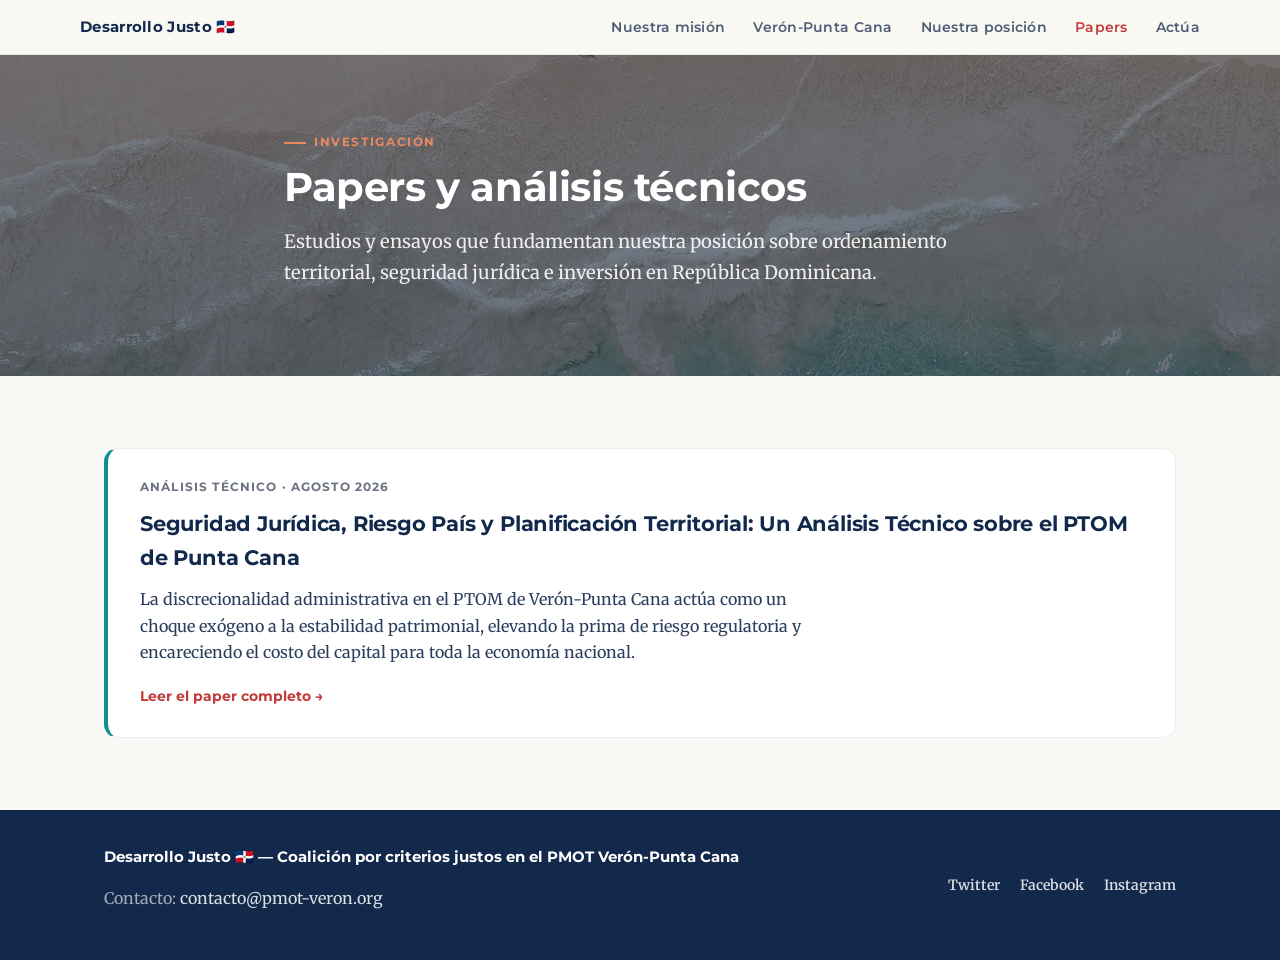
==== papers.html @ 41c8ad20 "Rework homepage around desarrollo justo mission, add papers section, use DO flag in branding" ====
<!doctype html>
<html lang="es">
<head>
  <meta charset="utf-8" />
  <meta name="viewport" content="width=device-width,initial-scale=1" />
  <title>Papers — Desarrollo Justo 🇩🇴</title>
  <link rel="preconnect" href="https://fonts.googleapis.com">
  <link rel="preconnect" href="https://fonts.gstatic.com" crossorigin>
  <link href="https://fonts.googleapis.com/css2?family=Merriweather:ital,wght@0,300;0,400;0,700;1,300&family=Montserrat:wght@600;700&display=swap" rel="stylesheet">
  <link rel="stylesheet" href="styles.css">
</head>
<body>
  <header class="site-header">
    <div class="container header-inner">
      <a class="brand" href="index.html">Desarrollo Justo 🇩🇴</a>
      <nav class="nav" id="nav">
        <a href="index.html#mision">Nuestra misión</a>
        <a href="index.html#veron">Verón-Punta Cana</a>
        <a href="index.html#posicion">Nuestra posición</a>
        <a href="papers.html" class="active">Papers</a>
        <a href="index.html#cta">Actúa</a>
      </nav>
      <button class="nav-toggle" id="navToggle" aria-label="Abrir menú">☰</button>
    </div>
  </header>

  <main>
    <section class="hero papers-hero">
      <div class="container hero-inner">
        <span class="eyebrow">Investigación</span>
        <h1>Papers y análisis técnicos</h1>
        <p class="lead">Estudios y ensayos que fundamentan nuestra posición sobre ordenamiento territorial, seguridad jurídica e inversión en República Dominicana.</p>
      </div>
    </section>

    <section class="panel">
      <div class="container">
        <div class="papers-list">
          <article class="paper-card">
            <span class="paper-card-eyebrow">Análisis técnico · Agosto 2026</span>
            <h2><a href="papers/seguridad-juridica-riesgo-pais-ptom.html">Seguridad Jurídica, Riesgo País y Planificación Territorial: Un Análisis Técnico sobre el PTOM de Punta Cana</a></h2>
            <p>La discrecionalidad administrativa en el PTOM de Verón-Punta Cana actúa como un choque exógeno a la estabilidad patrimonial, elevando la prima de riesgo regulatoria y encareciendo el costo del capital para toda la economía nacional.</p>
            <a class="paper-card-link" href="papers/seguridad-juridica-riesgo-pais-ptom.html">Leer el paper completo →</a>
          </article>
        </div>
      </div>
    </section>
  </main>

  <footer class="site-footer">
    <div class="container footer-inner">
      <div>
        <strong>Desarrollo Justo 🇩🇴 — Coalición por criterios justos en el PMOT Verón-Punta Cana</strong>
        <p class="muted">Contacto: <a href="mailto:contacto@pmot-veron.org">contacto@pmot-veron.org</a></p>
      </div>
      <div class="social">
        <a href="https://twitter.com/" target="_blank" rel="noopener">Twitter</a>
        <a href="https://facebook.com/" target="_blank" rel="noopener">Facebook</a>
        <a href="https://instagram.com/" target="_blank" rel="noopener">Instagram</a>
      </div>
    </div>
  </footer>

  <script>
    (function(){
      const nav = document.getElementById('nav');
      const btn = document.getElementById('navToggle');
      btn.addEventListener('click', ()=> nav.classList.toggle('open'));
    })();
  </script>
</body>
</html>
---- styles.css ----
:root{
  /* Dominican-inspired palette: deep flag-blue & red, warmed with Caribbean teal/coral */
  --navy:#13294b;
  --navy-light:#1f3d68;
  --red:#c23b3b;
  --red-dark:#a12f2f;
  --teal:#0f8f8f;
  --coral:#e8895f;
  --sand:#faf8f4;
  --paper:#ffffff;
  --ink:#13294b;
  --muted:#6b7280;
  --line:rgba(19,41,75,0.08);
  --max-width:1120px;
  --radius:14px;
}
*{box-sizing:border-box}
html{scroll-behavior:smooth}
html,body{height:100%}
body{
  margin:0;
  font-family:'Merriweather', Georgia, serif;
  color:var(--ink);
  background:var(--sand);
  -webkit-font-smoothing:antialiased;
  line-height:1.65;
}
h1,h2,h3,.brand,.btn,.nav a,.t-item strong{font-family:'Montserrat',sans-serif}
.container{max-width:var(--max-width);margin:0 auto;padding:0 1.5rem}

/* Header */
.site-header{
  background:rgba(250,248,244,0.85);
  backdrop-filter:saturate(180%) blur(10px);
  -webkit-backdrop-filter:saturate(180%) blur(10px);
  border-bottom:1px solid var(--line);
  position:sticky;top:0;z-index:30;
}
.header-inner{display:flex;align-items:center;justify-content:space-between;padding:0.9rem 0}
.brand{font-weight:700;font-size:.95rem;letter-spacing:.02em;color:var(--navy);text-decoration:none}
.nav{display:flex;gap:1.75rem}
.nav a{color:var(--ink);text-decoration:none;font-weight:600;font-size:.85rem;letter-spacing:.02em;opacity:.75;transition:opacity .15s}
.nav a:hover{opacity:1;color:var(--red)}
.nav.open{display:flex}
.nav-toggle{display:none;background:none;border:0;font-size:1.35rem;color:var(--navy);cursor:pointer}

/* Eyebrow labels */
.eyebrow{
  display:inline-block;font-family:'Montserrat',sans-serif;font-weight:700;
  font-size:.72rem;letter-spacing:.14em;text-transform:uppercase;
  color:var(--red);margin-bottom:.75rem;
}
.eyebrow::before{content:"";display:inline-block;width:22px;height:2px;background:var(--red);margin-right:.5rem;vertical-align:middle}

/* Hero */
.hero{
  position:relative;
  padding:5.5rem 0 4.5rem;
  background:
    linear-gradient(180deg, rgba(11,32,54,0.5), rgba(11,32,54,0.6)),
    url('pexels-stergerz-11227879.jpg');
  background-size:cover;
  background-position:center;
  background-repeat:no-repeat;
  color:#fff;
}
.hero-inner{max-width:760px}
.hero .eyebrow{color:var(--coral)}
.hero .eyebrow::before{background:var(--coral)}
.hero-inner h1{
  font-weight:700;font-size:2.5rem;line-height:1.15;letter-spacing:-.01em;
  margin:0 0 1.1rem;color:#fff;
}
.hero .lead{font-size:1.15rem;color:rgba(255,255,255,0.9);opacity:1;margin:0 0 2rem;max-width:56ch}

/* Name-shift callout */
.name-shift{
  background:var(--paper);border:1px solid var(--line);border-radius:var(--radius);
  padding:1.4rem 1.6rem;margin:0 0 2rem;max-width:56ch;
}
.name-shift-original{margin-bottom:.9rem}
.name-shift .strike{
  position:relative;font-family:'Montserrat',sans-serif;font-weight:700;
  font-size:1.05rem;color:var(--muted);
}
.name-shift .strike::after{
  content:"";position:absolute;left:-2px;right:-2px;top:50%;height:2px;
  background:var(--red);transform:rotate(-2deg);
}
.name-shift-caption{
  margin:0 0 .6rem;font-size:.85rem;color:var(--muted);font-family:'Montserrat',sans-serif;
  font-weight:600;letter-spacing:.01em;
}
.name-shift-list{
  list-style:none;margin:0;padding:0;display:flex;flex-direction:column;gap:.5rem;
}
.name-shift-list li{
  font-family:'Montserrat',sans-serif;font-weight:600;font-size:.92rem;
  color:var(--navy);padding-left:1.2rem;position:relative;
}
.name-shift-list li::before{
  content:"";position:absolute;left:0;top:.55em;width:7px;height:7px;
  border-radius:50%;background:var(--teal);
}
.name-shift-list.critical li{
  color:var(--red-dark);font-style:italic;
}
.name-shift-list.critical li::before{
  background:var(--red);
}
.name-shift-disclaimer{
  margin:.9rem 0 0;font-size:.78rem;line-height:1.5;color:var(--muted);
  font-style:normal;border-top:1px dashed var(--line);padding-top:.75rem;
}
.hero-cta{display:flex;gap:0.9rem;flex-wrap:wrap}

/* Buttons */
.btn{
  display:inline-block;padding:.75rem 1.4rem;border-radius:999px;
  text-decoration:none;font-weight:700;font-size:.9rem;letter-spacing:.01em;
  transition:transform .15s ease, box-shadow .15s ease, background .15s ease;
  border:1.5px solid transparent;
}
.btn.primary{background:var(--red);color:#fff;box-shadow:0 4px 14px rgba(194,59,59,0.25)}
.btn.primary:hover{background:var(--red-dark);transform:translateY(-1px)}
.btn.ghost{background:transparent;border-color:var(--line);color:var(--navy)}
.btn.ghost:hover{border-color:var(--navy);transform:translateY(-1px)}
.btn:not(.primary):not(.ghost){background:var(--navy);color:#fff}
.btn:not(.primary):not(.ghost):hover{background:var(--navy-light);transform:translateY(-1px)}

/* Panels */
.panel{padding:4.5rem 0}
.panel.alt{background:var(--paper);border-top:1px solid var(--line);border-bottom:1px solid var(--line)}
.panel.small{padding:3rem 0}
h2{font-weight:700;font-size:1.6rem;letter-spacing:-.01em;color:var(--navy);margin:0 0 .9rem;max-width:38ch}
.panel > .container > p{max-width:64ch}
.muted{color:var(--muted)}

/* Demand list (position section) */
.demand-list{
  list-style:none;margin:1.5rem 0 0;padding:0;max-width:64ch;
  display:flex;flex-direction:column;gap:.7rem;
}
.demand-list li{
  padding-left:1.6rem;position:relative;font-size:.98rem;color:var(--ink);
}
.demand-list li::before{
  content:"✓";position:absolute;left:0;top:0;color:var(--teal);font-weight:700;
}

/* Argument grid (position section) */
.argument-grid{
  display:grid;grid-template-columns:1fr 1fr;gap:1.1rem;margin-top:2rem;
}
.argument-card{
  background:var(--paper);border:1px solid var(--line);border-radius:var(--radius);
  padding:1.4rem 1.5rem;position:relative;
}
.argument-num{
  display:block;font-family:'Montserrat',sans-serif;font-weight:700;
  font-size:.78rem;letter-spacing:.08em;color:var(--teal);margin-bottom:.6rem;
}
.argument-card h3{
  font-family:'Montserrat',sans-serif;font-weight:700;font-size:1rem;
  color:var(--navy);margin:0 0 .6rem;letter-spacing:-.005em;
}
.argument-card p{margin:0;font-size:.92rem;color:var(--ink);opacity:.9}
.argument-disclaimer{
  margin:1.1rem 0 0;font-size:.78rem;line-height:1.5;color:var(--muted);
  max-width:64ch;
}

/* Precedent list (legal context section) */
.precedent-list{
  display:flex;flex-direction:column;gap:1.5rem;margin:2rem 0 0;max-width:72ch;
}
.precedent-item{
  display:flex;gap:1.25rem;padding-bottom:1.5rem;
  border-bottom:1px solid var(--line);
}
.precedent-item:last-child{border-bottom:none;padding-bottom:0}
.precedent-num{
  flex:none;font-family:'Montserrat',sans-serif;font-weight:700;
  font-size:1.1rem;color:var(--coral);line-height:1.3;
}
.precedent-item h3{
  font-family:'Montserrat',sans-serif;font-weight:700;font-size:1.02rem;
  color:var(--navy);margin:0 0 .5rem;letter-spacing:-.005em;
}
.precedent-item p{margin:0;font-size:.94rem;color:var(--ink);opacity:.9;line-height:1.6}

/* Injusticia (punchy hook section) */
.panel.injustice{
  background:var(--navy);border-top:1px solid rgba(255,255,255,0.08);
  border-bottom:1px solid rgba(255,255,255,0.08);
}
.panel.injustice .eyebrow{color:var(--coral)}
.panel.injustice .eyebrow::before{background:var(--coral)}
.injustice-title{
  color:#fff;max-width:42ch;font-size:1.9rem;line-height:1.2;
}
.injustice-lead{
  color:rgba(255,255,255,0.82);max-width:60ch;font-size:1.08rem;margin:0 0 2rem;
}
.injustice-link{
  display:inline-block;color:var(--coral);font-family:'Montserrat',sans-serif;
  font-weight:700;font-size:.9rem;text-decoration:none;
}
.injustice-link:hover{color:#fff}

/* Timeline */
.timeline{
  display:grid;grid-template-columns:repeat(4,1fr);gap:1rem;margin-top:2rem;
  position:relative;
}
.t-item{
  background:var(--sand);padding:1.1rem 1rem;border-radius:var(--radius);
  border:1px solid var(--line);border-top:3px solid var(--teal);
}
.t-item:nth-child(4){border-top-color:var(--red)}
.t-item strong{display:block;font-weight:700;color:var(--navy);margin-bottom:.35rem;font-size:.95rem}
.t-item span{font-size:.88rem;color:var(--muted)}

/* CTA */
.cta-inner{display:flex;flex-direction:column;gap:1.25rem}
.actions{margin:0;padding:0;list-style:none;display:flex;flex-direction:column;gap:.6rem}
.actions li{padding-left:1.6rem;position:relative;max-width:60ch}
.actions li::before{content:"→";position:absolute;left:0;color:var(--red);font-weight:700}
.cta-buttons{display:flex;gap:.75rem;flex-wrap:wrap;margin-top:.5rem}

/* Sources */
.sources{list-style:none;padding:0;margin:1rem 0 0;display:flex;flex-wrap:wrap;gap:.6rem .9rem}
.sources li{background:var(--sand);border:1px solid var(--line);border-radius:999px;padding:.4rem 1rem}
.sources a{color:var(--navy);text-decoration:none;font-weight:600;font-size:.9rem}
.sources a:hover{color:var(--red)}

/* Footer */
.site-footer{border-top:1px solid var(--line);padding:2rem 0;background:var(--navy)}
.footer-inner{display:flex;justify-content:space-between;align-items:center;gap:1rem;flex-wrap:wrap}
.footer-inner strong{color:#fff;font-family:'Montserrat',sans-serif;font-weight:700;font-size:.95rem}
.footer-inner .muted{color:rgba(255,255,255,0.6)}
.footer-inner a{color:rgba(255,255,255,0.85);text-decoration:none}
.footer-inner a:hover{color:var(--coral)}
.social{display:flex;gap:1.25rem}
.social a{font-weight:600;font-size:.88rem}
.small{font-size:.85rem}

@media (max-width:800px){
  .nav{
    display:none;flex-direction:column;position:absolute;top:64px;right:1rem;left:1rem;
    background:var(--paper);padding:1rem 1.25rem;border-radius:var(--radius);
    box-shadow:0 12px 30px rgba(19,41,75,0.12);border:1px solid var(--line);gap:1rem;
  }
  .nav-toggle{display:inline-block}
  .hero{padding:3.5rem 0 3rem}
  .hero-inner h1{font-size:1.85rem}
  .name-shift{padding:1.1rem 1.25rem}
  .name-shift .strike{font-size:.95rem}
  .panel{padding:3rem 0}
  .argument-grid{grid-template-columns:1fr}
  .injustice-title{font-size:1.5rem}
  .timeline{grid-template-columns:1fr 1fr}
  .footer-inner{flex-direction:column;align-items:flex-start}
}

@media (max-width:480px){
  .timeline{grid-template-columns:1fr}
}

/* Nav active state */
.nav a.active{opacity:1;color:var(--red)}

/* Papers hero */
.papers-hero{padding:4.5rem 0 3.5rem}

/* Papers list / cards */
.papers-list{display:flex;flex-direction:column;gap:1.5rem}
.paper-card{
  background:var(--paper);border:1px solid var(--line);border-radius:var(--radius);
  padding:1.8rem 2rem;border-left:4px solid var(--teal);
  transition:transform .15s ease, box-shadow .15s ease;
}
.paper-card:hover{transform:translateY(-2px);box-shadow:0 10px 26px rgba(19,41,75,0.08)}
.paper-card-eyebrow{
  display:block;font-family:'Montserrat',sans-serif;font-weight:700;
  font-size:.72rem;letter-spacing:.1em;text-transform:uppercase;color:var(--muted);margin-bottom:.6rem;
}
.paper-card h2{font-size:1.3rem;margin:0 0 .7rem;max-width:none}
.paper-card h2 a{color:var(--navy);text-decoration:none}
.paper-card h2 a:hover{color:var(--red)}
.paper-card p{margin:0 0 1rem;color:var(--ink);opacity:.9;max-width:70ch}
.paper-card-link{
  font-family:'Montserrat',sans-serif;font-weight:700;font-size:.85rem;
  color:var(--red);text-decoration:none;
}
.paper-card-link:hover{color:var(--red-dark)}

/* Paper article page */
.paper-article-header{padding:3.5rem 0 1.5rem;max-width:820px}
.paper-back{
  display:inline-block;margin-bottom:1.2rem;font-family:'Montserrat',sans-serif;
  font-weight:700;font-size:.85rem;color:var(--muted);text-decoration:none;
}
.paper-back:hover{color:var(--red)}
.paper-article-header h1{
  font-weight:700;font-size:2rem;line-height:1.25;color:var(--navy);margin:0;letter-spacing:-.01em;
}
.paper-body{max-width:820px;padding-bottom:4rem}
.paper-body h2{font-size:1.35rem;margin:2.2rem 0 1rem;max-width:none;color:var(--navy)}
.paper-body h3{
  font-family:'Montserrat',sans-serif;font-weight:700;font-size:1.05rem;
  color:var(--teal);margin:1.8rem 0 .9rem;
}
.paper-body p{margin:0 0 1.1rem;font-size:1rem;line-height:1.75}
.paper-list{margin:0 0 1.2rem;padding-left:1.3rem;display:flex;flex-direction:column;gap:.9rem}
.paper-list li{line-height:1.7}
.paper-footer-nav{margin-top:2.5rem;padding-top:1.5rem;border-top:1px solid var(--line)}

@media (max-width:800px){
  .paper-article-header h1{font-size:1.6rem}
  .paper-card{padding:1.4rem 1.5rem}
}
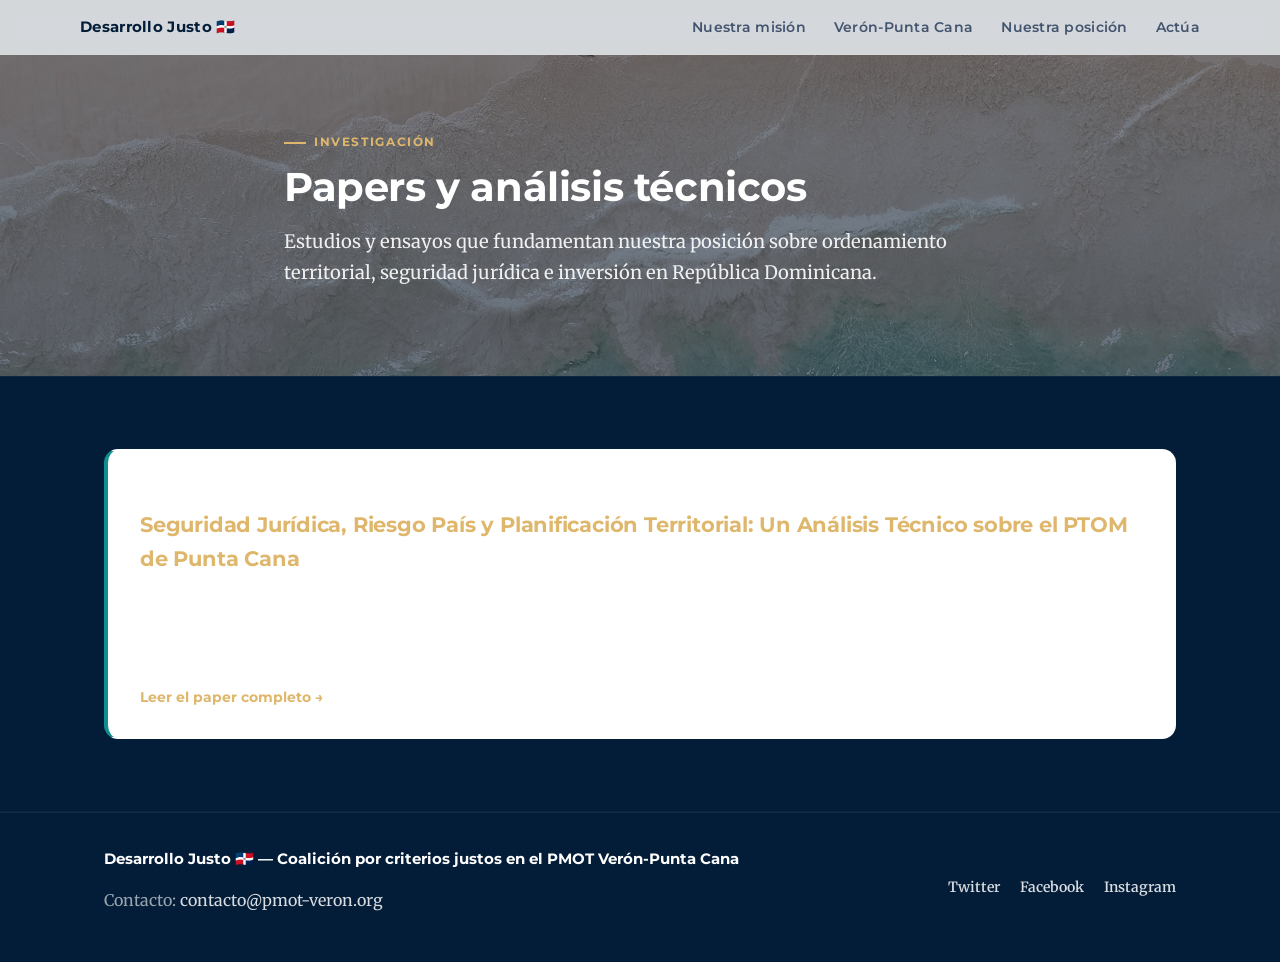
==== commit f22924dc: "Site: add SVG hero, update theme, adjust panel contrast, remove papers links" ====
--- a/papers.html
+++ b/papers.html
@@ -17,7 +17,7 @@
         <a href="index.html#mision">Nuestra misión</a>
         <a href="index.html#veron">Verón-Punta Cana</a>
         <a href="index.html#posicion">Nuestra posición</a>
-        <a href="papers.html" class="active">Papers</a>
+        <!-- Papers list removed from main navigation -->
         <a href="index.html#cta">Actúa</a>
       </nav>
       <button class="nav-toggle" id="navToggle" aria-label="Abrir menú">☰</button>
--- a/styles.css
+++ b/styles.css
@@ -1,16 +1,19 @@
 :root{
-  /* Dominican-inspired palette: deep flag-blue & red, warmed with Caribbean teal/coral */
-  --navy:#13294b;
-  --navy-light:#1f3d68;
-  --red:#c23b3b;
-  --red-dark:#a12f2f;
+  /* Palette updated to match provided SVG: navy, gold, Dominican red, flag-blue */
+  --navy:#031D38;
+  --navy-light:#05264B;
+  --flag-blue:#05264B;
+  --gold:#DFB76C;
+  --gold-dark:#C59B4E;
+  --red:#CE1126;
+  --red-dark:#A51E1E;
   --teal:#0f8f8f;
-  --coral:#e8895f;
-  --sand:#faf8f4;
+  --coral:#DFB76C; /* reuse gold for small accents */
+  --sand:#F6F2EA;
   --paper:#ffffff;
-  --ink:#13294b;
-  --muted:#6b7280;
-  --line:rgba(19,41,75,0.08);
+  --ink:#13294b; /* used for text on light panels */
+  --muted:#9aa4ae;
+  --line:rgba(255,255,255,0.06);
   --max-width:1120px;
   --radius:14px;
 }
@@ -20,11 +23,14 @@
 body{
   margin:0;
   font-family:'Merriweather', Georgia, serif;
-  color:var(--ink);
-  background:var(--sand);
+  color:#ffffff;
+  background:var(--navy);
   -webkit-font-smoothing:antialiased;
   line-height:1.65;
 }
+
+/* Panels and light backgrounds should use the dark ink color for readability */
+.panel.alt, .paper-card, .paper-body{color:var(--ink)}
 h1,h2,h3,.brand,.btn,.nav a,.t-item strong{font-family:'Montserrat',sans-serif}
 .container{max-width:var(--max-width);margin:0 auto;padding:0 1.5rem}
 
@@ -128,9 +134,27 @@
 .btn:not(.primary):not(.ghost){background:var(--navy);color:#fff}
 .btn:not(.primary):not(.ghost):hover{background:var(--navy-light);transform:translateY(-1px)}
 
-/* Panels */
-.panel{padding:4.5rem 0}
+.panel{padding:4.5rem 0; background:transparent; color:#ffffff; border-top:1px solid rgba(255,255,255,0.04); border-bottom:1px solid rgba(255,255,255,0.04)}
 .panel.alt{background:var(--paper);border-top:1px solid var(--line);border-bottom:1px solid var(--line)}
+
+/* Ensure headings, paragraphs and list items inside transparent panels are white for readability */
+.panel:not(.alt) h2,
+.panel:not(.alt) h1,
+.panel:not(.alt) p,
+.panel:not(.alt) .eyebrow,
+.panel:not(.alt) .demand-list li,
+.panel:not(.alt) .actions li,
+.panel:not(.alt) .injustice-link,
+.panel:not(.alt) .paper-card-eyebrow{
+  color: #ffffff !important;
+}
+
+/* Adjust eyebrow underline color on transparent panels */
+.panel:not(.alt) .eyebrow::before{background:var(--gold)}
+
+/* Links in transparent panels should be visible */
+.panel:not(.alt) a{color:var(--gold)}
+.panel:not(.alt) a:hover{color:var(--red)}
 .panel.small{padding:3rem 0}
 h2{font-weight:700;font-size:1.6rem;letter-spacing:-.01em;color:var(--navy);margin:0 0 .9rem;max-width:38ch}
 .panel > .container > p{max-width:64ch}
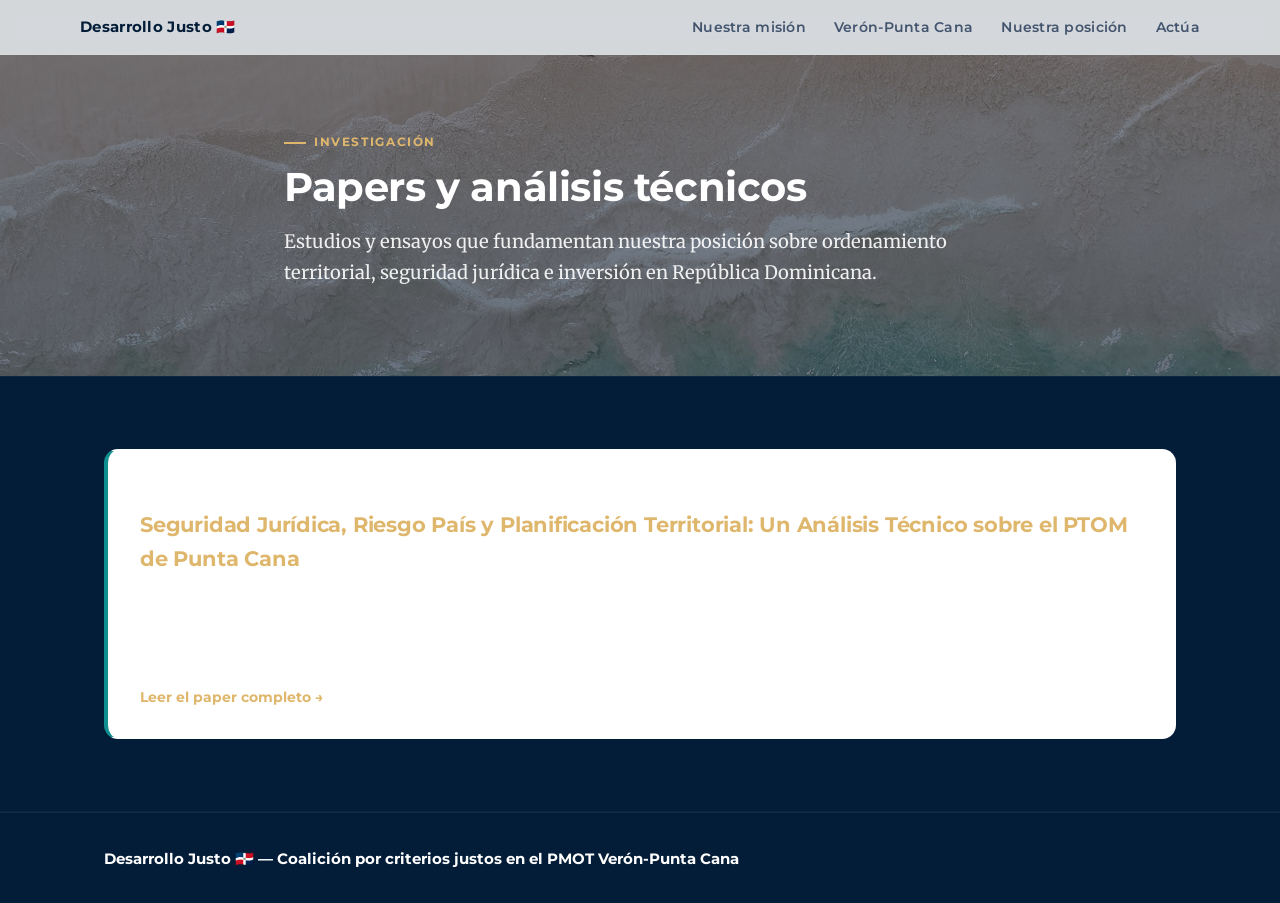
==== commit 5dd7bdbf: "Site: remove social CTAs, in-page papers link, and footer contact/social links" ====
--- a/papers.html
+++ b/papers.html
@@ -51,12 +51,10 @@
     <div class="container footer-inner">
       <div>
         <strong>Desarrollo Justo 🇩🇴 — Coalición por criterios justos en el PMOT Verón-Punta Cana</strong>
-        <p class="muted">Contacto: <a href="mailto:contacto@pmot-veron.org">contacto@pmot-veron.org</a></p>
+        <!-- contact removed -->
       </div>
       <div class="social">
-        <a href="https://twitter.com/" target="_blank" rel="noopener">Twitter</a>
-        <a href="https://facebook.com/" target="_blank" rel="noopener">Facebook</a>
-        <a href="https://instagram.com/" target="_blank" rel="noopener">Instagram</a>
+        <!-- social links removed -->
       </div>
     </div>
   </footer>
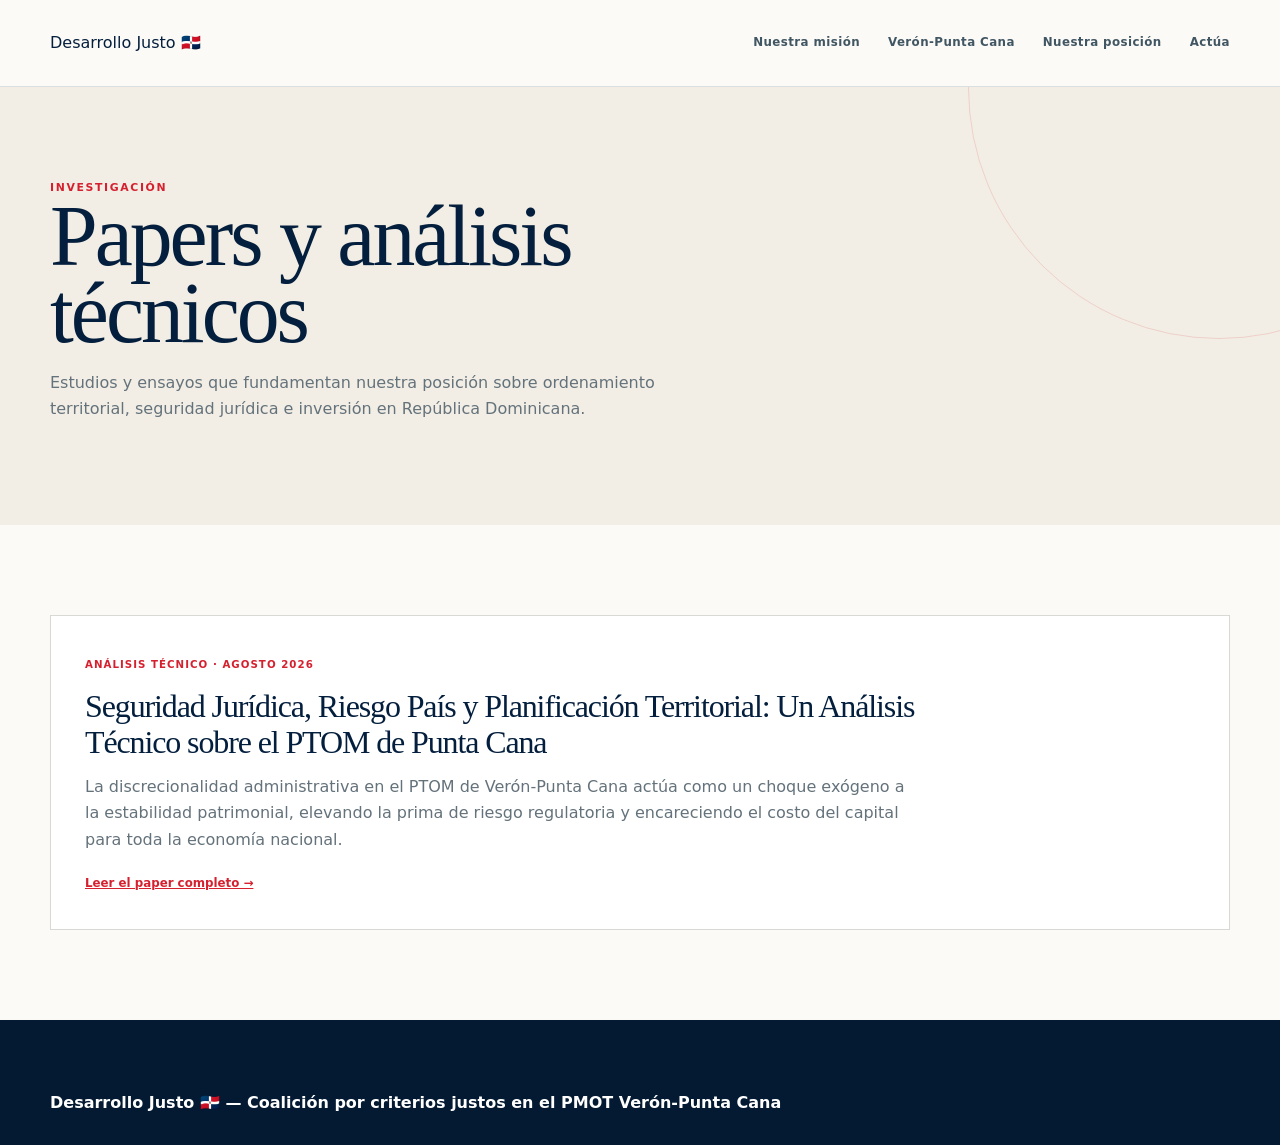
==== commit 766fb375: "Bust stale stylesheet cache" ====
--- a/papers.html
+++ b/papers.html
@@ -7,7 +7,7 @@
   <link rel="preconnect" href="https://fonts.googleapis.com">
   <link rel="preconnect" href="https://fonts.gstatic.com" crossorigin>
   <link href="https://fonts.googleapis.com/css2?family=Merriweather:ital,wght@0,300;0,400;0,700;1,300&family=Montserrat:wght@600;700&display=swap" rel="stylesheet">
-  <link rel="stylesheet" href="styles.css">
+  <link rel="stylesheet" href="styles.css?v=964a972">
 </head>
 <body>
   <header class="site-header">
--- a/styles.css
+++ b/styles.css
@@ -1,346 +1,230 @@
-:root{
-  /* Palette updated to match provided SVG: navy, gold, Dominican red, flag-blue */
-  --navy:#031D38;
-  --navy-light:#05264B;
-  --flag-blue:#05264B;
-  --gold:#DFB76C;
-  --gold-dark:#C59B4E;
-  --red:#CE1126;
-  --red-dark:#A51E1E;
-  --teal:#0f8f8f;
-  --coral:#DFB76C; /* reuse gold for small accents */
-  --sand:#F6F2EA;
-  --paper:#ffffff;
-  --ink:#13294b; /* used for text on light panels */
-  --muted:#9aa4ae;
-  --line:rgba(255,255,255,0.06);
-  --max-width:1120px;
-  --radius:14px;
-}
-*{box-sizing:border-box}
-html{scroll-behavior:smooth}
-html,body{height:100%}
-body{
-  margin:0;
-  font-family:'Merriweather', Georgia, serif;
-  color:#ffffff;
-  background:var(--navy);
-  -webkit-font-smoothing:antialiased;
-  line-height:1.65;
-}
-
-/* Panels and light backgrounds should use the dark ink color for readability */
-.panel.alt, .paper-card, .paper-body{color:var(--ink)}
-h1,h2,h3,.brand,.btn,.nav a,.t-item strong{font-family:'Montserrat',sans-serif}
-.container{max-width:var(--max-width);margin:0 auto;padding:0 1.5rem}
-
-/* Header */
-.site-header{
-  background:rgba(250,248,244,0.85);
-  backdrop-filter:saturate(180%) blur(10px);
-  -webkit-backdrop-filter:saturate(180%) blur(10px);
-  border-bottom:1px solid var(--line);
-  position:sticky;top:0;z-index:30;
-}
-.header-inner{display:flex;align-items:center;justify-content:space-between;padding:0.9rem 0}
-.brand{font-weight:700;font-size:.95rem;letter-spacing:.02em;color:var(--navy);text-decoration:none}
-.nav{display:flex;gap:1.75rem}
-.nav a{color:var(--ink);text-decoration:none;font-weight:600;font-size:.85rem;letter-spacing:.02em;opacity:.75;transition:opacity .15s}
-.nav a:hover{opacity:1;color:var(--red)}
-.nav.open{display:flex}
-.nav-toggle{display:none;background:none;border:0;font-size:1.35rem;color:var(--navy);cursor:pointer}
-
-/* Eyebrow labels */
-.eyebrow{
-  display:inline-block;font-family:'Montserrat',sans-serif;font-weight:700;
-  font-size:.72rem;letter-spacing:.14em;text-transform:uppercase;
-  color:var(--red);margin-bottom:.75rem;
-}
-.eyebrow::before{content:"";display:inline-block;width:22px;height:2px;background:var(--red);margin-right:.5rem;vertical-align:middle}
-
-/* Hero */
-.hero{
-  position:relative;
-  padding:5.5rem 0 4.5rem;
-  background:
-    linear-gradient(180deg, rgba(11,32,54,0.5), rgba(11,32,54,0.6)),
-    url('pexels-stergerz-11227879.jpg');
-  background-size:cover;
-  background-position:center;
-  background-repeat:no-repeat;
-  color:#fff;
-}
-.hero-inner{max-width:760px}
-.hero .eyebrow{color:var(--coral)}
-.hero .eyebrow::before{background:var(--coral)}
-.hero-inner h1{
-  font-weight:700;font-size:2.5rem;line-height:1.15;letter-spacing:-.01em;
-  margin:0 0 1.1rem;color:#fff;
-}
-.hero .lead{font-size:1.15rem;color:rgba(255,255,255,0.9);opacity:1;margin:0 0 2rem;max-width:56ch}
-
-/* Name-shift callout */
-.name-shift{
-  background:var(--paper);border:1px solid var(--line);border-radius:var(--radius);
-  padding:1.4rem 1.6rem;margin:0 0 2rem;max-width:56ch;
-}
-.name-shift-original{margin-bottom:.9rem}
-.name-shift .strike{
-  position:relative;font-family:'Montserrat',sans-serif;font-weight:700;
-  font-size:1.05rem;color:var(--muted);
-}
-.name-shift .strike::after{
-  content:"";position:absolute;left:-2px;right:-2px;top:50%;height:2px;
-  background:var(--red);transform:rotate(-2deg);
-}
-.name-shift-caption{
-  margin:0 0 .6rem;font-size:.85rem;color:var(--muted);font-family:'Montserrat',sans-serif;
-  font-weight:600;letter-spacing:.01em;
-}
-.name-shift-list{
-  list-style:none;margin:0;padding:0;display:flex;flex-direction:column;gap:.5rem;
-}
-.name-shift-list li{
-  font-family:'Montserrat',sans-serif;font-weight:600;font-size:.92rem;
-  color:var(--navy);padding-left:1.2rem;position:relative;
-}
-.name-shift-list li::before{
-  content:"";position:absolute;left:0;top:.55em;width:7px;height:7px;
-  border-radius:50%;background:var(--teal);
-}
-.name-shift-list.critical li{
-  color:var(--red-dark);font-style:italic;
-}
-.name-shift-list.critical li::before{
-  background:var(--red);
-}
-.name-shift-disclaimer{
-  margin:.9rem 0 0;font-size:.78rem;line-height:1.5;color:var(--muted);
-  font-style:normal;border-top:1px dashed var(--line);padding-top:.75rem;
-}
-.hero-cta{display:flex;gap:0.9rem;flex-wrap:wrap}
-
-/* Buttons */
-.btn{
-  display:inline-block;padding:.75rem 1.4rem;border-radius:999px;
-  text-decoration:none;font-weight:700;font-size:.9rem;letter-spacing:.01em;
-  transition:transform .15s ease, box-shadow .15s ease, background .15s ease;
-  border:1.5px solid transparent;
-}
-.btn.primary{background:var(--red);color:#fff;box-shadow:0 4px 14px rgba(194,59,59,0.25)}
-.btn.primary:hover{background:var(--red-dark);transform:translateY(-1px)}
-.btn.ghost{background:transparent;border-color:var(--line);color:var(--navy)}
-.btn.ghost:hover{border-color:var(--navy);transform:translateY(-1px)}
-.btn:not(.primary):not(.ghost){background:var(--navy);color:#fff}
-.btn:not(.primary):not(.ghost):hover{background:var(--navy-light);transform:translateY(-1px)}
-
-.panel{padding:4.5rem 0; background:transparent; color:#ffffff; border-top:1px solid rgba(255,255,255,0.04); border-bottom:1px solid rgba(255,255,255,0.04)}
-.panel.alt{background:var(--paper);border-top:1px solid var(--line);border-bottom:1px solid var(--line)}
-
-/* Ensure headings, paragraphs and list items inside transparent panels are white for readability */
-.panel:not(.alt) h2,
-.panel:not(.alt) h1,
-.panel:not(.alt) p,
-.panel:not(.alt) .eyebrow,
-.panel:not(.alt) .demand-list li,
-.panel:not(.alt) .actions li,
-.panel:not(.alt) .injustice-link,
-.panel:not(.alt) .paper-card-eyebrow{
-  color: #ffffff !important;
-}
-
-/* Adjust eyebrow underline color on transparent panels */
-.panel:not(.alt) .eyebrow::before{background:var(--gold)}
-
-/* Links in transparent panels should be visible */
-.panel:not(.alt) a{color:var(--gold)}
-.panel:not(.alt) a:hover{color:var(--red)}
-.panel.small{padding:3rem 0}
-h2{font-weight:700;font-size:1.6rem;letter-spacing:-.01em;color:var(--navy);margin:0 0 .9rem;max-width:38ch}
-.panel > .container > p{max-width:64ch}
-.muted{color:var(--muted)}
-
-/* Demand list (position section) */
-.demand-list{
-  list-style:none;margin:1.5rem 0 0;padding:0;max-width:64ch;
-  display:flex;flex-direction:column;gap:.7rem;
-}
-.demand-list li{
-  padding-left:1.6rem;position:relative;font-size:.98rem;color:var(--ink);
-}
-.demand-list li::before{
-  content:"✓";position:absolute;left:0;top:0;color:var(--teal);font-weight:700;
-}
-
-/* Argument grid (position section) */
-.argument-grid{
-  display:grid;grid-template-columns:1fr 1fr;gap:1.1rem;margin-top:2rem;
-}
-.argument-card{
-  background:var(--paper);border:1px solid var(--line);border-radius:var(--radius);
-  padding:1.4rem 1.5rem;position:relative;
-}
-.argument-num{
-  display:block;font-family:'Montserrat',sans-serif;font-weight:700;
-  font-size:.78rem;letter-spacing:.08em;color:var(--teal);margin-bottom:.6rem;
-}
-.argument-card h3{
-  font-family:'Montserrat',sans-serif;font-weight:700;font-size:1rem;
-  color:var(--navy);margin:0 0 .6rem;letter-spacing:-.005em;
-}
-.argument-card p{margin:0;font-size:.92rem;color:var(--ink);opacity:.9}
-.argument-disclaimer{
-  margin:1.1rem 0 0;font-size:.78rem;line-height:1.5;color:var(--muted);
-  max-width:64ch;
-}
-
-/* Precedent list (legal context section) */
-.precedent-list{
-  display:flex;flex-direction:column;gap:1.5rem;margin:2rem 0 0;max-width:72ch;
-}
-.precedent-item{
-  display:flex;gap:1.25rem;padding-bottom:1.5rem;
-  border-bottom:1px solid var(--line);
-}
-.precedent-item:last-child{border-bottom:none;padding-bottom:0}
-.precedent-num{
-  flex:none;font-family:'Montserrat',sans-serif;font-weight:700;
-  font-size:1.1rem;color:var(--coral);line-height:1.3;
-}
-.precedent-item h3{
-  font-family:'Montserrat',sans-serif;font-weight:700;font-size:1.02rem;
-  color:var(--navy);margin:0 0 .5rem;letter-spacing:-.005em;
-}
-.precedent-item p{margin:0;font-size:.94rem;color:var(--ink);opacity:.9;line-height:1.6}
-
-/* Injusticia (punchy hook section) */
-.panel.injustice{
-  background:var(--navy);border-top:1px solid rgba(255,255,255,0.08);
-  border-bottom:1px solid rgba(255,255,255,0.08);
-}
-.panel.injustice .eyebrow{color:var(--coral)}
-.panel.injustice .eyebrow::before{background:var(--coral)}
-.injustice-title{
-  color:#fff;max-width:42ch;font-size:1.9rem;line-height:1.2;
-}
-.injustice-lead{
-  color:rgba(255,255,255,0.82);max-width:60ch;font-size:1.08rem;margin:0 0 2rem;
-}
-.injustice-link{
-  display:inline-block;color:var(--coral);font-family:'Montserrat',sans-serif;
-  font-weight:700;font-size:.9rem;text-decoration:none;
-}
-.injustice-link:hover{color:#fff}
-
-/* Timeline */
-.timeline{
-  display:grid;grid-template-columns:repeat(4,1fr);gap:1rem;margin-top:2rem;
-  position:relative;
-}
-.t-item{
-  background:var(--sand);padding:1.1rem 1rem;border-radius:var(--radius);
-  border:1px solid var(--line);border-top:3px solid var(--teal);
-}
-.t-item:nth-child(4){border-top-color:var(--red)}
-.t-item strong{display:block;font-weight:700;color:var(--navy);margin-bottom:.35rem;font-size:.95rem}
-.t-item span{font-size:.88rem;color:var(--muted)}
-
-/* CTA */
-.cta-inner{display:flex;flex-direction:column;gap:1.25rem}
-.actions{margin:0;padding:0;list-style:none;display:flex;flex-direction:column;gap:.6rem}
-.actions li{padding-left:1.6rem;position:relative;max-width:60ch}
-.actions li::before{content:"→";position:absolute;left:0;color:var(--red);font-weight:700}
-.cta-buttons{display:flex;gap:.75rem;flex-wrap:wrap;margin-top:.5rem}
-
-/* Sources */
-.sources{list-style:none;padding:0;margin:1rem 0 0;display:flex;flex-wrap:wrap;gap:.6rem .9rem}
-.sources li{background:var(--sand);border:1px solid var(--line);border-radius:999px;padding:.4rem 1rem}
-.sources a{color:var(--navy);text-decoration:none;font-weight:600;font-size:.9rem}
-.sources a:hover{color:var(--red)}
-
-/* Footer */
-.site-footer{border-top:1px solid var(--line);padding:2rem 0;background:var(--navy)}
-.footer-inner{display:flex;justify-content:space-between;align-items:center;gap:1rem;flex-wrap:wrap}
-.footer-inner strong{color:#fff;font-family:'Montserrat',sans-serif;font-weight:700;font-size:.95rem}
-.footer-inner .muted{color:rgba(255,255,255,0.6)}
-.footer-inner a{color:rgba(255,255,255,0.85);text-decoration:none}
-.footer-inner a:hover{color:var(--coral)}
-.social{display:flex;gap:1.25rem}
-.social a{font-weight:600;font-size:.88rem}
-.small{font-size:.85rem}
-
-@media (max-width:800px){
-  .nav{
-    display:none;flex-direction:column;position:absolute;top:64px;right:1rem;left:1rem;
-    background:var(--paper);padding:1rem 1.25rem;border-radius:var(--radius);
-    box-shadow:0 12px 30px rgba(19,41,75,0.12);border:1px solid var(--line);gap:1rem;
-  }
-  .nav-toggle{display:inline-block}
-  .hero{padding:3.5rem 0 3rem}
-  .hero-inner h1{font-size:1.85rem}
-  .name-shift{padding:1.1rem 1.25rem}
-  .name-shift .strike{font-size:.95rem}
-  .panel{padding:3rem 0}
-  .argument-grid{grid-template-columns:1fr}
-  .injustice-title{font-size:1.5rem}
-  .timeline{grid-template-columns:1fr 1fr}
-  .footer-inner{flex-direction:column;align-items:flex-start}
-}
-
-@media (max-width:480px){
-  .timeline{grid-template-columns:1fr}
-}
-
-/* Nav active state */
-.nav a.active{opacity:1;color:var(--red)}
-
-/* Papers hero */
-.papers-hero{padding:4.5rem 0 3.5rem}
-
-/* Papers list / cards */
-.papers-list{display:flex;flex-direction:column;gap:1.5rem}
-.paper-card{
-  background:var(--paper);border:1px solid var(--line);border-radius:var(--radius);
-  padding:1.8rem 2rem;border-left:4px solid var(--teal);
-  transition:transform .15s ease, box-shadow .15s ease;
-}
-.paper-card:hover{transform:translateY(-2px);box-shadow:0 10px 26px rgba(19,41,75,0.08)}
-.paper-card-eyebrow{
-  display:block;font-family:'Montserrat',sans-serif;font-weight:700;
-  font-size:.72rem;letter-spacing:.1em;text-transform:uppercase;color:var(--muted);margin-bottom:.6rem;
-}
-.paper-card h2{font-size:1.3rem;margin:0 0 .7rem;max-width:none}
-.paper-card h2 a{color:var(--navy);text-decoration:none}
-.paper-card h2 a:hover{color:var(--red)}
-.paper-card p{margin:0 0 1rem;color:var(--ink);opacity:.9;max-width:70ch}
-.paper-card-link{
-  font-family:'Montserrat',sans-serif;font-weight:700;font-size:.85rem;
-  color:var(--red);text-decoration:none;
-}
-.paper-card-link:hover{color:var(--red-dark)}
-
-/* Paper article page */
-.paper-article-header{padding:3.5rem 0 1.5rem;max-width:820px}
-.paper-back{
-  display:inline-block;margin-bottom:1.2rem;font-family:'Montserrat',sans-serif;
-  font-weight:700;font-size:.85rem;color:var(--muted);text-decoration:none;
-}
-.paper-back:hover{color:var(--red)}
-.paper-article-header h1{
-  font-weight:700;font-size:2rem;line-height:1.25;color:var(--navy);margin:0;letter-spacing:-.01em;
-}
-.paper-body{max-width:820px;padding-bottom:4rem}
-.paper-body h2{font-size:1.35rem;margin:2.2rem 0 1rem;max-width:none;color:var(--navy)}
-.paper-body h3{
-  font-family:'Montserrat',sans-serif;font-weight:700;font-size:1.05rem;
-  color:var(--teal);margin:1.8rem 0 .9rem;
-}
-.paper-body p{margin:0 0 1.1rem;font-size:1rem;line-height:1.75}
-.paper-list{margin:0 0 1.2rem;padding-left:1.3rem;display:flex;flex-direction:column;gap:.9rem}
-.paper-list li{line-height:1.7}
-.paper-footer-nav{margin-top:2.5rem;padding-top:1.5rem;border-top:1px solid var(--line)}
-
-@media (max-width:800px){
-  .paper-article-header h1{font-size:1.6rem}
-  .paper-card{padding:1.4rem 1.5rem}
-}
+:root {
+  --navy: #062b55;
+  --navy-deep: #041f3d;
+  --navy-soft: #123d61;
+  --red: #d5212f;
+  --red-dark: #b71927;
+  --gold: #dfb96d;
+  --gold-deep: #b68c43;
+  --ivory: #f2eee5;
+  --paper: #fbfaf6;
+  --white: #fff;
+  --muted: #64727b;
+  --line: #d8d9d4;
+  --max-width: 1180px;
+  --sans: 'Manrope', system-ui, sans-serif;
+  --serif: 'Newsreader', Georgia, serif;
+}
+
+* { box-sizing: border-box; }
+html { scroll-behavior: smooth; }
+body { margin: 0; color: var(--navy-deep); background: var(--paper); font-family: var(--sans); font-size: 16px; line-height: 1.65; -webkit-font-smoothing: antialiased; }
+a { color: inherit; }
+.container { width: min(var(--max-width), calc(100% - 48px)); margin-inline: auto; }
+
+.topline { background: var(--navy-deep); color: rgba(255,255,255,.68); font-size: .65rem; font-weight: 600; letter-spacing: .15em; text-transform: uppercase; }
+.topline-inner { height: 32px; display: flex; align-items: center; justify-content: space-between; }
+
+.site-header { position: sticky; top: 0; z-index: 20; background: rgba(251,250,246,.94); border-bottom: 1px solid rgba(4,31,61,.12); backdrop-filter: blur(14px); }
+.header-inner { min-height: 86px; display: flex; align-items: center; gap: 38px; }
+.brand { display: inline-flex; align-items: center; gap: 12px; margin-right: auto; text-decoration: none; }
+.brand img,.footer-brand img { width: 48px; height: 48px; flex: 0 0 auto; border-radius: 50%; object-fit: cover; box-shadow: 0 0 0 1px rgba(4,31,61,.14); }
+.brand-copy { display: flex; flex-direction: column; line-height: 1.15; }
+.brand-copy strong { font-family: var(--serif); font-size: 1.3rem; font-weight: 600; }
+.brand-copy small { margin-top: 5px; color: var(--muted); font-size: .58rem; letter-spacing: .09em; text-transform: uppercase; }
+.nav { display: flex; align-items: center; gap: 28px; }
+.nav a { color: #415663; text-decoration: none; font-size: .74rem; font-weight: 700; letter-spacing: .035em; }
+.nav a:hover { color: var(--red); }
+.header-action { padding-bottom: 3px; border-bottom: 1px solid var(--red); text-decoration: none; font-size: .75rem; font-weight: 700; }
+.nav-toggle { display: none; border: 0; background: transparent; color: var(--navy-deep); font: 700 .76rem var(--sans); cursor: pointer; }
+
+.hero { position: relative; overflow: hidden; padding: 80px 0 0; background: var(--ivory); }
+.hero::before { content: ''; position: absolute; width: 500px; height: 500px; right: -190px; top: -250px; border: 1px solid rgba(213,33,47,.15); border-radius: 50%; }
+.hero-rule { position: absolute; inset: 0 auto 0 calc(50% + 110px); width: 1px; background: rgba(4,31,61,.08); }
+.hero-grid { position: relative; display: grid; grid-template-columns: minmax(0,1.08fr) minmax(380px,.92fr); gap: 86px; align-items: center; }
+.kicker,.eyebrow { margin: 0 0 18px; color: var(--red); font-size: .68rem; font-weight: 700; letter-spacing: .15em; text-transform: uppercase; }
+.kicker { display: flex; align-items: center; gap: 12px; }
+.kicker::before { content: ''; width: 34px; height: 1px; background: var(--red); }
+h1,h2,h3,p { margin-top: 0; }
+h1,h2 { font-family: var(--serif); font-weight: 500; letter-spacing: -.035em; }
+h1 { max-width: 680px; margin-bottom: 28px; font-size: clamp(4rem,6.7vw,6.8rem); line-height: .89; }
+.hero-lead { max-width: 580px; margin-bottom: 36px; color: #455d6a; font-size: 1.08rem; line-height: 1.75; }
+.hero-actions { display: flex; align-items: center; gap: 28px; }
+.btn { display: inline-flex; min-height: 48px; padding: 0 22px; align-items: center; justify-content: center; gap: 9px; border-radius: 2px; text-decoration: none; font-size: .74rem; font-weight: 700; letter-spacing: .025em; transition: transform .2s, background .2s; }
+.btn.primary { background: var(--red); color: var(--white); box-shadow: 0 8px 24px rgba(183,25,39,.15); }
+.btn.primary:hover { background: var(--red-dark); transform: translateY(-2px); }
+.text-link,.case-link { font-size: .76rem; font-weight: 700; text-underline-offset: 5px; }
+.text-link:hover,.case-link:hover { color: var(--red); }
+.hero-seal { position: relative; min-height: 560px; display: grid; place-items: center; }
+.hero-seal::before { content: ''; position: absolute; width: 440px; height: 440px; border-radius: 50%; background: var(--navy); box-shadow: 0 40px 70px rgba(4,31,61,.14); }
+.hero-seal img { position: relative; z-index: 2; width: min(390px,78%); aspect-ratio: 1; object-fit: cover; border-radius: 50%; box-shadow: 0 0 0 10px var(--ivory), 0 0 0 11px rgba(182,140,67,.55); }
+.seal-orbit { position: absolute; z-index: 1; border-radius: 50%; border: 1px solid rgba(182,140,67,.5); }
+.orbit-one { width: 500px; height: 500px; }
+.orbit-two { width: 528px; height: 528px; border-color: rgba(213,33,47,.25); border-style: dashed; }
+.seal-caption { position: absolute; z-index: 3; right: -14px; bottom: 48px; width: 240px; padding: 18px 20px; background: var(--paper); border-left: 3px solid var(--red); box-shadow: 0 18px 38px rgba(4,31,61,.13); }
+.seal-caption span { display: block; color: var(--red); font-size: .58rem; font-weight: 700; letter-spacing: .14em; text-transform: uppercase; }
+.seal-caption strong { font: 500 1.03rem var(--serif); }
+.hero-footnote { display: grid; grid-template-columns: repeat(3,1fr); margin-top: 66px; border-top: 1px solid rgba(4,31,61,.18); }
+.hero-footnote span { padding: 18px 0; color: #5e6b70; font-size: .63rem; font-weight: 700; letter-spacing: .1em; text-transform: uppercase; }
+.hero-footnote span + span { padding-left: 24px; border-left: 1px solid rgba(4,31,61,.18); }
+
+.pillars { padding: 104px 0 116px; }
+.section-heading.compact { display: grid; grid-template-columns: 1fr 2.15fr; gap: 60px; align-items: start; margin-bottom: 48px; }
+.section-heading h2,.mission-main h2,.position-main h2,.cta h2 { margin-bottom: 0; font-size: clamp(2.5rem,4.2vw,4.2rem); line-height: 1.02; }
+.pillar-grid { display: grid; grid-template-columns: repeat(3,1fr); border-top: 1px solid var(--line); border-bottom: 1px solid var(--line); }
+.pillar-card { position: relative; min-height: 326px; padding: 27px 34px 32px; }
+.pillar-card + .pillar-card { border-left: 1px solid var(--line); }
+.card-number { color: #879199; font-size: .61rem; font-weight: 700; letter-spacing: .1em; }
+.card-icon { width: 54px; height: 54px; display: grid; place-items: center; margin: 52px 0 34px; border: 1px solid #bbc1c1; border-radius: 50%; color: var(--navy); font: 500 1.3rem var(--serif); }
+.pillar-card h3 { margin-bottom: 12px; font: 500 1.65rem/1.05 var(--serif); }
+.pillar-card p { margin: 0; color: var(--muted); font-size: .84rem; }
+.accent-card { background: var(--navy-deep); color: var(--white); border-color: var(--navy-deep) !important; }
+.accent-card .card-icon { color: var(--gold); border-color: rgba(255,255,255,.28); }
+.accent-card .card-number,.accent-card p { color: rgba(255,255,255,.62); }
+
+.mission,.position { padding: 118px 0; background: #e8e4da; }
+.editorial-grid { display: grid; grid-template-columns: 140px minmax(0,1fr) 280px; gap: 54px; }
+.section-index { padding-top: 14px; border-top: 1px solid rgba(4,31,61,.3); }
+.section-index span { color: var(--red); font-size: .66rem; font-weight: 700; }
+.section-index p { margin-top: 55px; font-size: .64rem; font-weight: 700; letter-spacing: .08em; text-transform: uppercase; writing-mode: vertical-rl; transform: rotate(180deg); }
+.mission-main h2 { max-width: 710px; }
+.intro { margin: 30px 0; color: var(--navy-soft); font: 500 1.55rem/1.45 var(--serif); }
+.mission-columns { display: grid; grid-template-columns: 1fr 1fr; gap: 36px; }
+.mission-columns p { margin: 0; color: var(--muted); font-size: .84rem; }
+blockquote { align-self: end; margin: 0 0 10px; padding: 22px 0 0; border-top: 3px solid var(--red); color: var(--navy-soft); font: 500 1.2rem/1.35 var(--serif); }
+
+.country-agenda { position: relative; overflow: hidden; padding: 120px 0; background: var(--navy); color: var(--white); }
+.country-agenda::after { content: ''; position: absolute; width: 520px; height: 520px; right: -250px; bottom: -300px; border: 1px solid rgba(223,185,109,.22); border-radius: 50%; box-shadow: 0 0 0 60px rgba(255,255,255,.018), 0 0 0 120px rgba(213,33,47,.025); }
+.country-grid { position: relative; z-index: 1; display: grid; grid-template-columns: 260px minmax(0,1fr); gap: 95px; }
+.country-monogram { width: 240px; height: 240px; display: grid; place-content: center; align-self: start; aspect-ratio: 1; border: 1px solid rgba(223,185,109,.55); border-radius: 50%; text-align: center; box-shadow: inset 0 0 0 14px var(--navy), inset 0 0 0 15px rgba(255,255,255,.24); }
+.country-monogram span { font: 500 6.4rem/.8 var(--serif); letter-spacing: -.08em; }
+.country-monogram small { margin-top: 20px; color: var(--gold); font-size: .58rem; font-weight: 700; letter-spacing: .2em; text-transform: uppercase; }
+.country-content > h2 { max-width: 820px; margin: 0; font-size: clamp(3rem,5vw,5rem); line-height: .98; }
+.country-intro { max-width: 780px; margin: 32px 0 54px; color: rgba(255,255,255,.7); font: 500 1.3rem/1.55 var(--serif); }
+.agenda-grid { display: grid; grid-template-columns: 1fr 1fr; border-top: 1px solid rgba(255,255,255,.17); }
+.agenda-grid article { padding: 30px 30px 30px 0; border-bottom: 1px solid rgba(255,255,255,.17); }
+.agenda-grid article:nth-child(even) { padding-left: 30px; border-left: 1px solid rgba(255,255,255,.17); }
+.agenda-grid span { color: var(--gold); font-size: .62rem; font-weight: 700; }
+.agenda-grid h3 { margin: 15px 0 8px; font: 500 1.45rem var(--serif); }
+.agenda-grid p { margin: 0; color: rgba(255,255,255,.56); font-size: .8rem; }
+
+.case-study { padding: 112px 0 120px; background: var(--navy-deep); color: var(--white); }
+.eyebrow.light { color: var(--gold); }
+.case-header { display: flex; justify-content: space-between; gap: 40px; padding-bottom: 54px; border-bottom: 1px solid rgba(255,255,255,.16); }
+.case-header h2 { max-width: 790px; margin: 0; color: var(--white); font-size: clamp(3rem,5vw,5.2rem); line-height: .98; }
+.case-number { align-self: flex-end; color: rgba(255,255,255,.45); font-size: .66rem; font-weight: 700; letter-spacing: .12em; }
+.case-grid { display: grid; grid-template-columns: 1fr 1fr; gap: 95px; padding-top: 60px; }
+.case-copy { padding-right: 30px; }
+.case-lead { color: var(--white) !important; font: 500 1.5rem/1.5 var(--serif); }
+.case-copy p { color: rgba(255,255,255,.62); }
+.case-link { display: inline-block; margin-top: 15px; color: var(--gold); }
+.case-framework { margin: 0; padding: 0; list-style: none; }
+.case-framework li { display: grid; grid-template-columns: 46px 1fr; gap: 18px; padding: 0 0 27px; margin-bottom: 27px; border-bottom: 1px solid rgba(255,255,255,.14); }
+.case-framework li > span { color: var(--gold); font-size: .64rem; font-weight: 700; }
+.case-framework strong { display: block; margin-bottom: 5px; font: 500 1.35rem var(--serif); }
+.case-framework p { margin: 0; color: rgba(255,255,255,.58); font-size: .78rem; }
+
+.position { background: var(--paper); }
+.position-grid { grid-template-columns: 140px minmax(0,1fr); }
+.position-main { max-width: 850px; }
+.position-main > .intro { max-width: 690px; color: var(--muted); }
+.principle-list { margin-top: 50px; border-top: 1px solid var(--line); }
+.principle-list article { display: grid; grid-template-columns: 62px 180px 1fr; gap: 22px; padding: 25px 0; border-bottom: 1px solid var(--line); }
+.principle-list article > span { color: var(--red); font-size: .63rem; font-weight: 700; }
+.principle-list h3 { margin: 0; font: 500 1.3rem var(--serif); }
+.principle-list p { margin: 0; color: var(--muted); font-size: .83rem; }
+
+.cta { padding: 96px 0; background: var(--ivory); border-top: 1px solid var(--line); }
+.cta-grid { display: grid; grid-template-columns: 1.4fr .6fr; gap: 90px; align-items: end; }
+.cta h2 { max-width: 760px; }
+.cta-copy p { margin-bottom: 24px; color: var(--muted); font-size: .88rem; }
+
+.site-footer { padding: 70px 0 28px; background: #031a32; color: var(--white); }
+.footer-grid { display: grid; grid-template-columns: 1.2fr .8fr .8fr; gap: 50px; align-items: start; }
+.footer-brand { display: inline-flex; align-items: center; gap: 13px; text-decoration: none; }
+.footer-brand img { width: 54px; height: 54px; }
+.footer-brand > span:last-child { display: flex; flex-direction: column; }
+.footer-brand strong { font: 500 1.22rem var(--serif); }
+.footer-brand small,.footer-contact span { color: rgba(255,255,255,.45); font-size: .6rem; letter-spacing: .11em; text-transform: uppercase; }
+.footer-grid > p { color: rgba(255,255,255,.68); font: 500 1.18rem/1.35 var(--serif); }
+.footer-contact { display: flex; flex-direction: column; gap: 10px; }
+.footer-contact a { font-size: .76rem; text-underline-offset: 5px; }
+.footer-bottom { display: flex; justify-content: space-between; gap: 30px; margin-top: 60px; padding-top: 20px; border-top: 1px solid rgba(255,255,255,.12); color: rgba(255,255,255,.38); font-size: .58rem; letter-spacing: .06em; text-transform: uppercase; }
+
+/* The existing papers page inherits the prototype's editorial system. */
+.papers-hero { padding: 86px 0; background: var(--ivory); }
+.papers-hero h1 { margin-bottom: 18px; }
+.papers-hero .lead { max-width: 650px; color: var(--muted); }
+.panel { padding: 90px 0; }
+.papers-list { display: grid; gap: 20px; }
+.paper-card { padding: 34px; border: 1px solid var(--line); background: var(--white); }
+.paper-card-eyebrow { color: var(--red); font-size: .64rem; font-weight: 700; letter-spacing: .1em; text-transform: uppercase; }
+.paper-card h2 { max-width: 880px; margin: 13px 0; font-size: 2rem; line-height: 1.12; }
+.paper-card h2 a { text-decoration: none; }
+.paper-card p { max-width: 820px; color: var(--muted); }
+.paper-card-link { color: var(--red); font-size: .74rem; font-weight: 700; }
+
+@media (max-width: 1040px) {
+  .nav { display: none; position: absolute; top: 86px; left: 24px; right: 24px; padding: 24px; background: var(--paper); border: 1px solid var(--line); box-shadow: 0 18px 30px rgba(4,31,61,.12); flex-direction: column; align-items: flex-start; }
+  .nav.open { display: flex; }
+  .header-action { display: none; }
+  .nav-toggle { display: block; }
+  .hero-grid { grid-template-columns: 1fr; gap: 58px; }
+  .hero-rule { display: none; }
+  .hero-seal { min-height: 520px; width: min(620px,100%); justify-self: center; }
+  .section-heading.compact { grid-template-columns: 1fr; gap: 8px; }
+  .editorial-grid { grid-template-columns: 90px 1fr; }
+  .editorial-grid blockquote { grid-column: 2; max-width: 430px; }
+  .country-grid { grid-template-columns: 190px 1fr; gap: 50px; }
+  .country-monogram { width: 180px; height: 180px; }
+  .country-monogram span { font-size: 4.8rem; }
+  .case-grid { gap: 50px; }
+  .cta-grid { grid-template-columns: 1fr; gap: 35px; }
+}
+
+@media (max-width: 720px) {
+  .container { width: min(100% - 32px,var(--max-width)); }
+  .topline-inner span:last-child,.brand-copy small { display: none; }
+  .header-inner { min-height: 72px; }
+  .nav { top: 72px; left: 16px; right: 16px; }
+  .brand img { width: 42px; height: 42px; }
+  .hero { padding-top: 56px; }
+  h1 { font-size: clamp(3.45rem,17vw,5rem); }
+  .hero-actions { align-items: flex-start; flex-direction: column; gap: 20px; }
+  .hero-seal { min-height: 415px; }
+  .hero-seal::before { width: 335px; height: 335px; }
+  .hero-seal img { width: 295px; box-shadow: 0 0 0 7px var(--ivory), 0 0 0 8px rgba(182,140,67,.55); }
+  .orbit-one { width: 370px; height: 370px; }
+  .orbit-two { display: none; }
+  .seal-caption { right: 0; bottom: 15px; width: 210px; }
+  .hero-footnote { grid-template-columns: 1fr; }
+  .hero-footnote span + span { padding-left: 0; border-left: 0; border-top: 1px solid rgba(4,31,61,.18); }
+  .pillars,.mission,.position,.country-agenda,.case-study { padding: 78px 0; }
+  .pillar-grid { grid-template-columns: 1fr; }
+  .pillar-card { min-height: auto; }
+  .pillar-card + .pillar-card { border-left: 0; border-top: 1px solid var(--line); }
+  .card-icon { margin: 32px 0 25px; }
+  .editorial-grid,.position-grid { grid-template-columns: 1fr; gap: 35px; }
+  .section-index { display: flex; align-items: center; gap: 13px; }
+  .section-index p { margin: 0; writing-mode: initial; transform: none; }
+  .mission-columns { grid-template-columns: 1fr; gap: 8px; }
+  .editorial-grid blockquote { grid-column: 1; }
+  .country-grid { grid-template-columns: 1fr; gap: 46px; }
+  .country-monogram { width: 150px; height: 150px; }
+  .country-monogram span { font-size: 4rem; }
+  .agenda-grid { grid-template-columns: 1fr; }
+  .agenda-grid article:nth-child(even) { padding-left: 0; border-left: 0; }
+  .case-header,.footer-bottom { flex-direction: column; }
+  .case-number { align-self: flex-start; }
+  .case-grid { grid-template-columns: 1fr; }
+  .principle-list article { grid-template-columns: 38px 1fr; }
+  .principle-list article p { grid-column: 2; }
+  .cta { padding: 72px 0; }
+  .footer-grid { grid-template-columns: 1fr; gap: 30px; }
+  .footer-bottom { align-items: flex-start; }
+}
+
+@media (prefers-reduced-motion: reduce) {
+  html { scroll-behavior: auto; }
+  *,*::before,*::after { transition: none !important; }
+}
